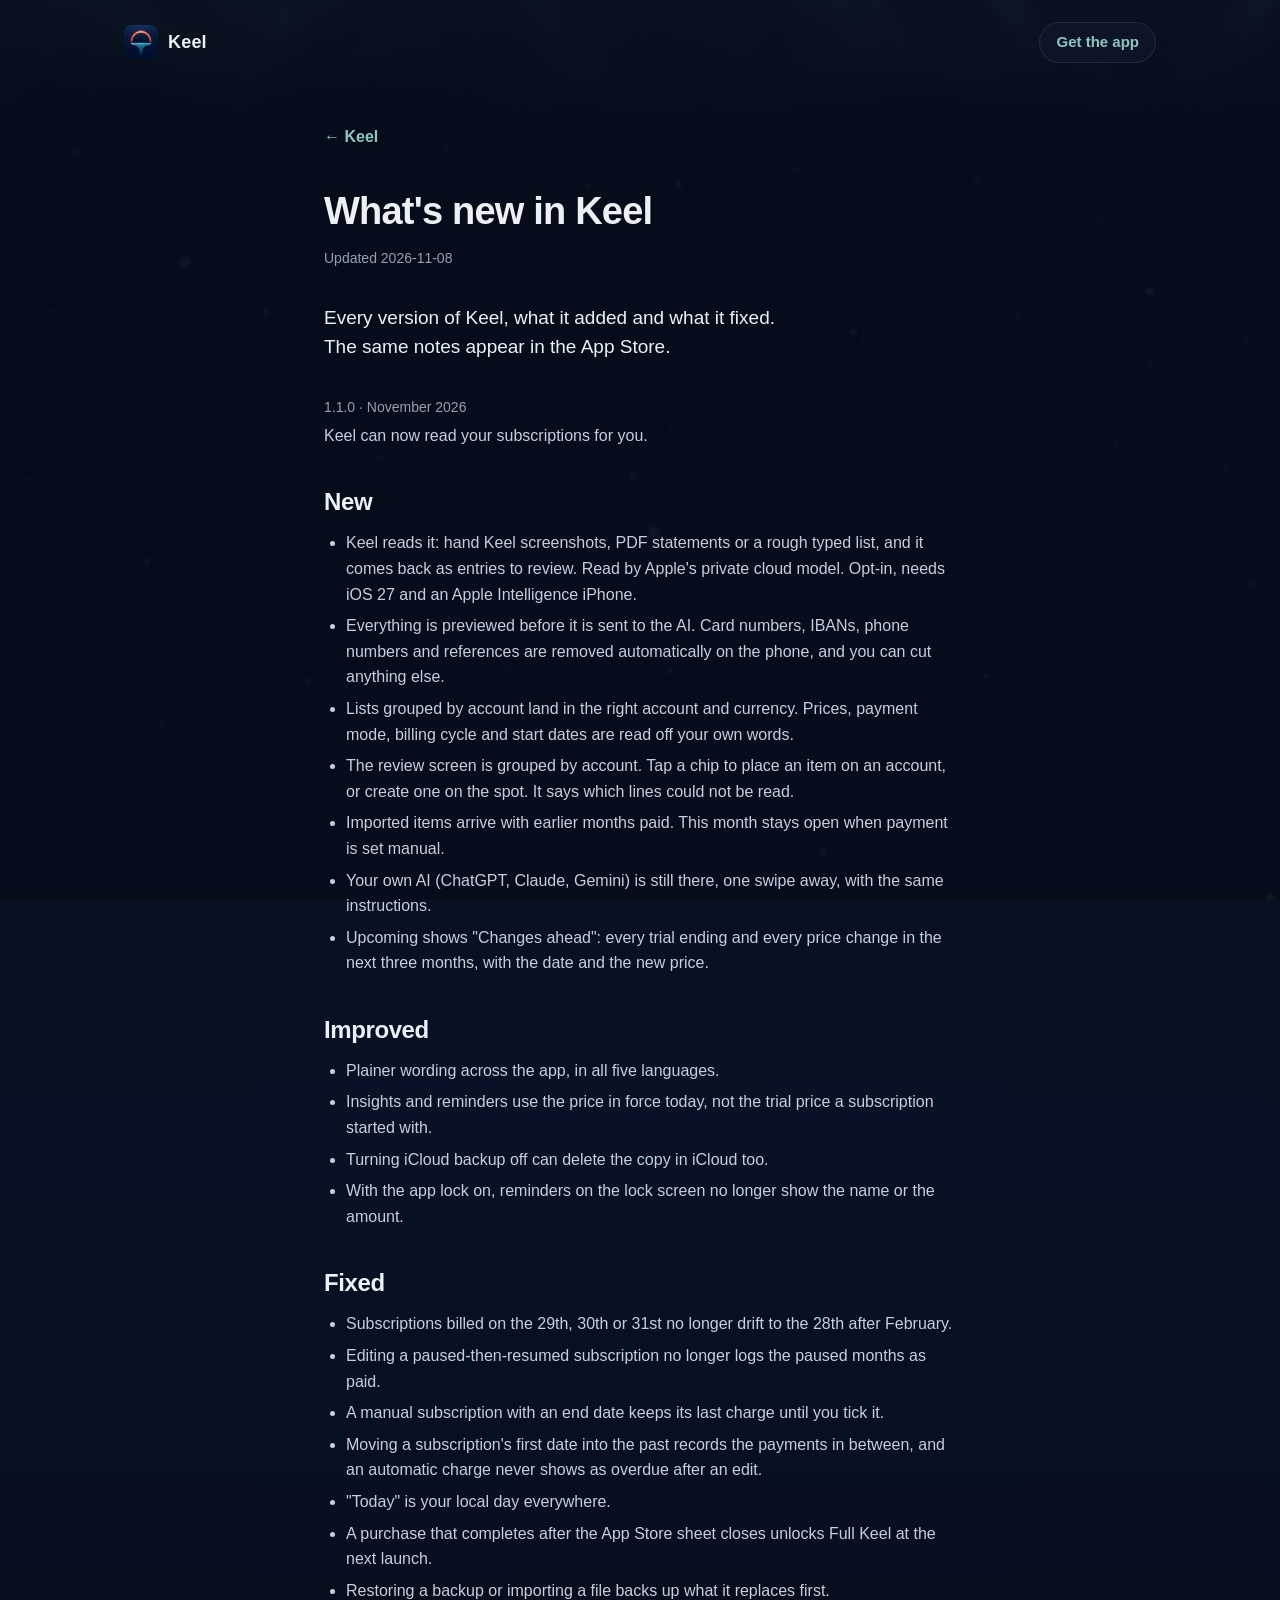
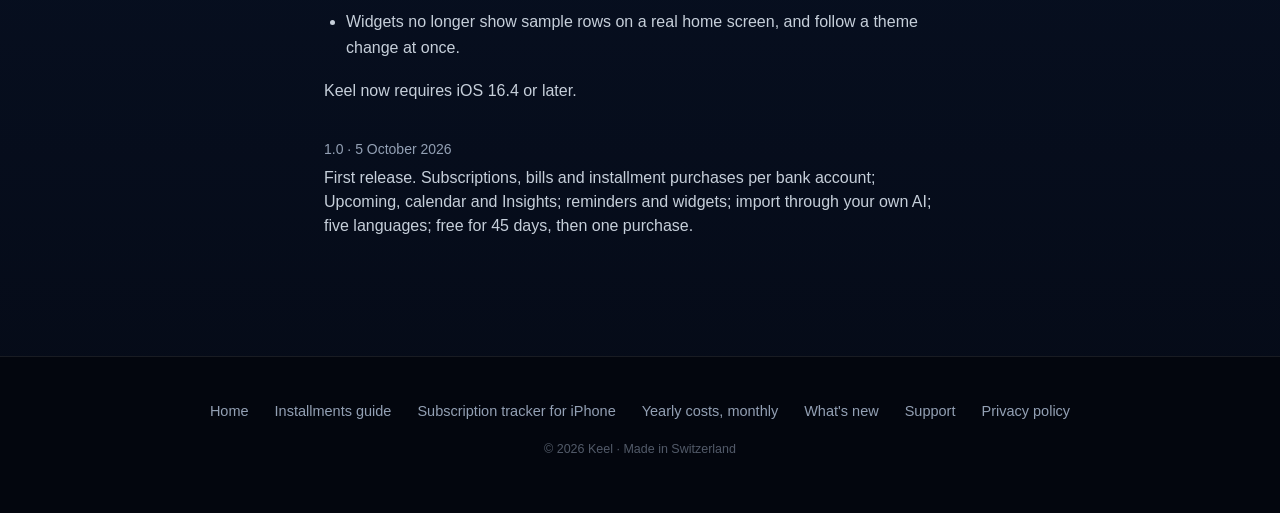
==== changelog/index.html @ 31e354fd "content: a Q&A section in five languages, three guide pages, what's new, support; the category phras" ====
<!doctype html>
<html lang="en">
<head>
  <meta charset="utf-8" />
  <meta name="viewport" content="width=device-width, initial-scale=1" />
  <title>What's new in Keel</title>
  <meta name="description" content="Every user-visible change in Keel, the subscription and installment tracker for iPhone, by version and date." />
  <link rel="canonical" href="https://keel-app.ch/changelog/" />
  <meta property="og:title" content="What's new in Keel" />
  <meta property="og:type" content="article" />
  <meta property="og:url" content="https://keel-app.ch/changelog/" />
  <meta property="og:site_name" content="Keel" />
  <meta property="og:locale" content="en_US" />
  <meta property="og:description" content="Every user-visible change in Keel, the subscription and installment tracker for iPhone, by version and date." />
  <meta property="og:image" content="https://keel-app.ch/assets/og.png" />
  <meta name="twitter:card" content="summary_large_image" />
  <link rel="icon" href="../assets/icon-96.png" sizes="96x96" />
  <link rel="apple-touch-icon" href="../assets/icon-180.png" />
  <meta name="apple-itunes-app" content="app-id=6792831014, app-argument=https://keel-app.ch/changelog/" />
  <link rel="stylesheet" href="../styles.css" />
</head>
<body>
  <div class="aura" aria-hidden="true"></div>
  <header class="top">
    <a class="brand" href="../">
      <img src="../assets/icon-96.png" alt="" width="34" height="34" />
      <span>Keel</span>
    </a>
    <div class="top-right">
      <a class="top-cta" href="https://apps.apple.com/app/id6792831014" target="_blank" rel="noopener">Get the app</a>
    </div>
  </header>
  <main class="legal guide">
    <a class="back" href="../">&larr; Keel</a>
    <h1>What's new in Keel</h1>
    <p class="legal-date">Updated 2026-11-08</p>
    <p class="lede">Every version of Keel, what it added and what it fixed. The same notes appear in the App Store.</p>
    <p class="version">1.1.0 · November 2026</p>
    <p>Keel can now read your subscriptions for you.</p>
    <h2>New</h2>
    <ul>
      <li>Keel reads it: hand Keel screenshots, PDF statements or a rough typed list, and it comes back as entries to review. Read by Apple's private cloud model. Opt-in, needs iOS 27 and an Apple Intelligence iPhone.</li>
      <li>Everything is previewed before it is sent to the AI. Card numbers, IBANs, phone numbers and references are removed automatically on the phone, and you can cut anything else.</li>
      <li>Lists grouped by account land in the right account and currency. Prices, payment mode, billing cycle and start dates are read off your own words.</li>
      <li>The review screen is grouped by account. Tap a chip to place an item on an account, or create one on the spot. It says which lines could not be read.</li>
      <li>Imported items arrive with earlier months paid. This month stays open when payment is set manual.</li>
      <li>Your own AI (ChatGPT, Claude, Gemini) is still there, one swipe away, with the same instructions.</li>
      <li>Upcoming shows "Changes ahead": every trial ending and every price change in the next three months, with the date and the new price.</li>
    </ul>
    <h2>Improved</h2>
    <ul>
      <li>Plainer wording across the app, in all five languages.</li>
      <li>Insights and reminders use the price in force today, not the trial price a subscription started with.</li>
      <li>Turning iCloud backup off can delete the copy in iCloud too.</li>
      <li>With the app lock on, reminders on the lock screen no longer show the name or the amount.</li>
    </ul>
    <h2>Fixed</h2>
    <ul>
      <li>Subscriptions billed on the 29th, 30th or 31st no longer drift to the 28th after February.</li>
      <li>Editing a paused-then-resumed subscription no longer logs the paused months as paid.</li>
      <li>A manual subscription with an end date keeps its last charge until you tick it.</li>
      <li>Moving a subscription's first date into the past records the payments in between, and an automatic charge never shows as overdue after an edit.</li>
      <li>"Today" is your local day everywhere.</li>
      <li>A purchase that completes after the App Store sheet closes unlocks Full Keel at the next launch.</li>
      <li>Restoring a backup or importing a file backs up what it replaces first.</li>
      <li>Widgets no longer show sample rows on a real home screen, and follow a theme change at once.</li>
    </ul>
    <p>Keel now requires iOS 16.4 or later.</p>
    <p class="version">1.0 · 5 October 2026</p>
    <p>First release. Subscriptions, bills and installment purchases per bank account; Upcoming, calendar and Insights; reminders and widgets; import through your own AI; five languages; free for 45 days, then one purchase.</p>

  </main>
  <footer class="footer">
    <nav class="footer-links">
      <a href="../">Home</a>
      <a href="../installment-tracker/">Installments guide</a>
      <a href="../subscription-tracker-iphone/">Subscription tracker for iPhone</a>
      <a href="../yearly-costs-monthly/">Yearly costs, monthly</a>
      <a href="../changelog/">What's new</a>
      <a href="../support.html">Support</a>
      <a href="../privacy.html">Privacy policy</a>
    </nav>
    <p class="footer-fine">&copy; <span id="year">2026</span> Keel &middot; Made in Switzerland</p>
  </footer>
  <script src="../script.js"></script>
  <script data-goatcounter="https://keel-app.goatcounter.com/count" async src="//gc.zgo.at/count.js"></script>
</body>
</html>
---- styles.css ----
/* Keel site. Night-at-sea, glass over an ambient aura: the app's own
   design language in CSS. No dependencies, no build step. */

:root {
  --navy: #0b1e3f;
  --navy-deep: #071429;
  --bg: #070d1d;
  --ink: #edf1f5;
  --muted: #93a0b4;
  --sea: #7fb8b0;
  --sea-bright: #8fc7bf;
  --coral: #e8735a;
  --glass: rgba(19, 27, 46, 0.55);
  --glass-strong: rgba(19, 27, 46, 0.85);
  --hairline: rgba(237, 241, 245, 0.09);
  --radius: 28px;
  --radius-sm: 16px;
  --wrap: 1080px;
}

* { margin: 0; padding: 0; box-sizing: border-box; }

html { scroll-behavior: smooth; }

body {
  position: relative; /* the aura sizes itself to the whole document */
  background: var(--bg);
  color: var(--ink);
  font-family: -apple-system, BlinkMacSystemFont, "SF Pro Text", "Segoe UI",
    Roboto, Helvetica, Arial, sans-serif;
  line-height: 1.5;
  overflow-x: hidden;
  -webkit-font-smoothing: antialiased;
}

img { display: block; }
a { color: inherit; text-decoration: none; }

.visually-hidden {
  position: absolute; width: 1px; height: 1px;
  overflow: hidden; clip: rect(0 0 0 0); white-space: nowrap;
}

/* ------------------------------- Aura -------------------------------- */
/* The ambient stage: light through water. The layer spans the whole
   document, glows scattered all the way down, so scrolling moves past
   them like features on the sea (no fixed layer, no parallax tricks).
   Each light wanders a long lopsided path, changes shape softly, and
   breathes on slow, unsynchronized periods. Scrolling stirs the water:
   script.js eases --sway from the scroll's velocity, and each glow takes
   it at its own factor (--f), some against the flow. The page-length
   gradient does the diving: lighter at the surface, darkest at the
   bottom, where the sea floor waits. */

.aura {
  position: absolute; inset: 0;
  z-index: -1;
  background:
    linear-gradient(180deg, #0c1830 0%, var(--bg) 16%, #081226 55%, #050a16 100%);
  overflow: hidden;
}

.glow {
  position: absolute;
  will-change: transform;
  transform: translate3d(
    calc(var(--sway, 0px) * var(--fx, 0)),
    calc(var(--sway, 0px) * var(--f, 1)),
    0
  );
}
.glow::before {
  content: "";
  position: absolute; inset: 0;
  border-radius: 50%;
  filter: blur(70px);
  opacity: 0.55;
  will-change: transform, opacity;
}

/* The surface: a wide sheet of light at the very top of the page. */
.glow-surface { --f: 0.4; left: -20vw; top: -150px; width: 140vw; height: 300px; }
.glow-surface::before {
  background: radial-gradient(ellipse at 50% 50%, rgba(127, 184, 176, 0.20), transparent 70%);
  filter: blur(55px);
  animation: sway-surface 21s ease-in-out infinite alternate, breathe-surface 8s ease-in-out infinite;
}

.g1 { --f: 1; width: 620px; height: 620px; left: 55%; top: 2%; }
.g1::before {
  background: radial-gradient(circle, rgba(127, 184, 176, 0.30), transparent 65%);
  animation: wander-a 38s ease-in-out infinite alternate, breathe-a 9s ease-in-out infinite;
}

.g2 { --f: -0.6; --fx: 0.5; width: 460px; height: 460px; left: 6%; top: 14%; }
.g2::before {
  background: radial-gradient(circle, rgba(127, 184, 176, 0.18), transparent 65%);
  animation: wander-b 46s ease-in-out infinite alternate, breathe-b 13s ease-in-out infinite;
}

.g3 { --f: 1.3; --fx: -0.4; width: 380px; height: 380px; right: -60px; top: 28%; }
.g3::before {
  background: radial-gradient(circle, rgba(232, 115, 90, 0.10), transparent 65%);
  animation: wander-c 52s ease-in-out infinite alternate, breathe-c 17s ease-in-out infinite;
}

.g4 { --f: -0.8; --fx: 0.7; width: 520px; height: 520px; left: 58%; top: 42%; }
.g4::before {
  background: radial-gradient(circle, rgba(127, 184, 176, 0.22), transparent 65%);
  animation: wander-b 41s ease-in-out infinite alternate-reverse, breathe-c 11s ease-in-out -4s infinite;
}

.g5 { --f: 1.1; --fx: -0.6; width: 440px; height: 440px; left: 5%; top: 57%; }
.g5::before {
  background: radial-gradient(circle, rgba(127, 184, 176, 0.16), transparent 65%);
  animation: wander-a 49s ease-in-out -20s infinite alternate, breathe-b 15s ease-in-out -7s infinite;
}

.g6 { --f: -0.5; --fx: 0.45; width: 360px; height: 360px; right: -70px; top: 70%; }
.g6::before {
  background: radial-gradient(circle, rgba(232, 115, 90, 0.08), transparent 65%);
  animation: wander-c 44s ease-in-out -15s infinite alternate-reverse, breathe-a 12s ease-in-out -3s infinite;
}

.g7 { --f: 0.9; width: 540px; height: 540px; left: 30%; top: 84%; }
.g7::before {
  background: radial-gradient(circle, rgba(127, 184, 176, 0.20), transparent 65%);
  animation: wander-b 36s ease-in-out -9s infinite alternate, breathe-c 10s ease-in-out -5s infinite;
}

/* The sea floor, at the actual bottom of the page. */
.glow-floor { --f: 0.3; left: 8vw; bottom: -280px; width: 84vw; height: 460px; }
.glow-floor::before {
  background: radial-gradient(ellipse at 50% 50%, rgba(84, 130, 158, 0.24), transparent 70%);
  animation: breathe-floor 15s ease-in-out infinite;
}

/* Long, slightly lopsided paths with a soft change of shape. */
@keyframes wander-a {
  0%   { transform: translate(0, 0) scale(1); border-radius: 50%; }
  40%  { transform: translate(-115px, 45px) scale(1.07); border-radius: 46% 54% 52% 48% / 56% 44% 54% 46%; }
  75%  { transform: translate(-175px, 85px) scale(0.97); border-radius: 55% 45% 47% 53% / 46% 54% 46% 54%; }
  100% { transform: translate(-85px, 120px) scale(1.1); border-radius: 50%; }
}
@keyframes wander-b {
  0%   { transform: translate(0, 0) scale(1); border-radius: 50%; }
  45%  { transform: translate(135px, -55px) scale(1.06); border-radius: 53% 47% 45% 55% / 48% 52% 48% 52%; }
  100% { transform: translate(65px, -100px) scale(1.09); border-radius: 47% 53% 55% 45% / 53% 47% 53% 47%; }
}
@keyframes wander-c {
  0%   { transform: translate(0, 0) scale(1); border-radius: 50%; }
  50%  { transform: translate(-105px, -45px) scale(1.1); border-radius: 45% 55% 50% 50% / 55% 45% 50% 50%; }
  100% { transform: translate(-155px, -85px) scale(1.02); border-radius: 50%; }
}
@keyframes sway-surface {
  0%   { transform: translateX(0) scaleY(1); }
  100% { transform: translateX(-70px) scaleY(1.12); }
}

/* Breathing: slow, small, out of phase. Water, not sirens. */
@keyframes breathe-a { 0%, 100% { opacity: 0.45; } 50% { opacity: 0.62; } }
@keyframes breathe-b { 0%, 100% { opacity: 0.55; } 55% { opacity: 0.4; } }
@keyframes breathe-c { 0%, 100% { opacity: 0.48; } 45% { opacity: 0.6; } }
@keyframes breathe-surface { 0%, 100% { opacity: 0.42; } 50% { opacity: 0.58; } }
@keyframes breathe-floor { 0%, 100% { opacity: 0.5; } 50% { opacity: 0.68; } }

/* Real caustics: when WebGL is available, script.js slips a fixed canvas
   under the glows and the shader paints the water and the dive: the same
   quiet shimmer at the surface and the floor, darkest in between. The
   glows share the work; the ones at the two ends retire (the shader owns
   that light now) while the mid-page ones keep the dark stretch alive.
   Without WebGL (or with reduced motion) everything carries on as before. */
.aura .caustics { position: fixed; inset: 0; width: 100%; height: 100%; }
.aura.gl .glow-surface,
.aura.gl .g1,
.aura.gl .g7,
.aura.gl .glow-floor { display: none; }

/* With real top-down light, the drawn side-view waves read as a clash:
   the shader's own darkening now marks the descent, so the waterline
   keeps its height (the rhythm between sections) but not its waves.
   In fallback mode they come back with the glows. */
.gl .waterline svg { display: none; }

/* ------------------------------- Header ------------------------------- */

.top {
  max-width: var(--wrap);
  margin: 0 auto;
  padding: 22px 24px;
  display: flex;
  align-items: center;
  justify-content: space-between;
}

.brand {
  display: flex; align-items: center; gap: 10px;
  font-weight: 700; font-size: 18px; letter-spacing: 0.2px;
}
.brand img { border-radius: 8px; }

.top-right { display: flex; align-items: center; gap: 14px; }

.langs { display: flex; gap: 1px; font-size: 12px; font-weight: 700; }
.langs a { color: var(--muted); padding: 6px 6px; border-radius: 8px; }
.langs a:hover { color: var(--ink); }
.langs a.active { color: var(--sea-bright); }

.top-cta {
  font-size: 15px; font-weight: 600;
  color: var(--sea-bright);
  border: 1px solid var(--hairline);
  background: var(--glass);
  padding: 8px 16px;
  border-radius: 999px;
  transition: border-color 0.2s ease, transform 0.2s ease;
}
.top-cta:hover { border-color: rgba(127, 184, 176, 0.45); transform: translateY(-1px); }

/* -------------------------------- Hero -------------------------------- */

.hero {
  max-width: var(--wrap);
  margin: 0 auto;
  padding: 64px 24px 96px;
  display: grid;
  grid-template-columns: 1.1fr 0.9fr;
  align-items: center;
  gap: 48px;
}

.eyebrow {
  font-size: 13px; font-weight: 700;
  text-transform: uppercase; letter-spacing: 1.6px;
  color: var(--sea);
  margin-bottom: 14px;
}

.hero h1 {
  font-size: clamp(42px, 6vw, 68px);
  line-height: 1.04;
  letter-spacing: -1.5px;
  font-weight: 800;
  background: linear-gradient(115deg, #ffffff 30%, #9fd4cc 85%);
  -webkit-background-clip: text;
  background-clip: text;
  color: transparent;
  text-wrap: balance;
}

/* Longer words in FR/DE/PL/IT: the headline is sized against its own
   column (cqi), tuned per language to its longest intended line, so it
   physically fits in two lines at any width. The vw clamp is the
   fallback for browsers without container-query units. */
.hero-copy { container-type: inline-size; }
:lang(fr) .hero h1, :lang(de) .hero h1, :lang(pl) .hero h1, :lang(it) .hero h1 {
  font-size: clamp(30px, 4.2vw, 50px);
  letter-spacing: -1px;
}
:lang(fr) .hero h1 { font-size: clamp(30px, 10cqi, 54px); }
:lang(de) .hero h1 { font-size: clamp(30px, 10.6cqi, 54px); }
:lang(it) .hero h1 { font-size: clamp(28px, 8.8cqi, 52px); }
:lang(pl) .hero h1 { font-size: clamp(26px, 7.6cqi, 48px); }

.lede {
  margin-top: 22px;
  font-size: 19px;
  color: var(--muted);
  max-width: 44ch;
}

.hero-actions {
  margin-top: 34px;
  display: flex; align-items: center; gap: 18px; flex-wrap: wrap;
}

.hero-note { font-size: 14px; color: var(--muted); }

/* App Store badge: the Apple mark is an inline SVG so it renders on every
   platform (the private-use glyph only exists in Apple's fonts). */
.store-badge {
  display: inline-flex; align-items: center; gap: 10px;
  background: #000;
  border: 1px solid rgba(255, 255, 255, 0.22);
  border-radius: 14px;
  padding: 10px 18px 10px 14px;
  transition: transform 0.2s ease, border-color 0.2s ease;
}
.store-badge:hover { transform: translateY(-2px); border-color: rgba(255, 255, 255, 0.4); }
.store-badge-mark { display: inline-flex; line-height: 1; }
.store-badge-mark svg { display: block; }
.store-badge-text { display: flex; flex-direction: column; line-height: 1.15; font-weight: 600; font-size: 17px; }
.store-badge-text small { font-size: 10.5px; font-weight: 500; color: #cfd6df; }

/* The device: CSS-drawn frame; the screen is a labelled placeholder. */
.hero-device { display: flex; justify-content: center; }

.device {
  width: min(300px, 72vw);
  aspect-ratio: 300 / 620;
  border-radius: 46px;
  background: #10182c;
  border: 1px solid rgba(237, 241, 245, 0.14);
  box-shadow:
    0 40px 90px rgba(2, 8, 20, 0.7),
    inset 0 0 0 10px #05080f;
  position: relative;
  transition: transform 0.25s ease;
  will-change: transform;
}

.device-notch {
  position: absolute; top: 18px; left: 50%;
  transform: translateX(-50%);
  width: 92px; height: 26px;
  background: #05080f;
  border-radius: 999px;
  z-index: 2;
}

/* Two classes strong on purpose: .ph later in the sheet sets position:
   relative, which used to win the cascade and collapse the screen to its
   fallback label. The descendant selector keeps this absolute. */
.device .device-screen {
  position: absolute; inset: 10px;
  border-radius: 38px;
  overflow: hidden;
}

/* ---------------------------- Placeholders ---------------------------- */

.ph {
  position: relative;
  background:
    linear-gradient(160deg, #12203c 0%, #0a1226 70%),
    repeating-linear-gradient(45deg, transparent 0 14px, rgba(237, 241, 245, 0.03) 14px 28px);
  border: 1.5px dashed rgba(147, 160, 180, 0.35);
  display: flex; align-items: center; justify-content: center;
  overflow: hidden;
}

/* A real image covers the placeholder; onerror removes it when missing. */
/* With a real image in place the dashed placeholder rim must go; if the
   image fails and removes itself, :has() turns false and the labelled
   placeholder look returns on its own. */
.ph:has(img) { border-color: transparent; }
.ph img {
  position: absolute; inset: 0;
  width: 100%; height: 100%;
  object-fit: cover;
  object-position: center top;
  z-index: 1;
}

.ph-label {
  font-size: 12px; font-weight: 600;
  text-transform: uppercase; letter-spacing: 1.2px;
  color: rgba(147, 160, 180, 0.75);
  text-align: center; line-height: 1.7;
}

/* ------------------------------ Waterline ----------------------------- */

.waterline {
  height: 90px;
  overflow: hidden;
  margin-top: -40px;
}

.waterline svg { width: 200%; height: 100%; display: block; }

.wave { animation: wave-slide 16s linear infinite; }
.wave-back { fill: rgba(127, 184, 176, 0.07); }
.wave-front { fill: rgba(127, 184, 176, 0.13); animation-duration: 11s; }

@keyframes wave-slide {
  from { transform: translateX(0); }
  to { transform: translateX(-25%); }
}

/* ----------------------------- Trust strip ---------------------------- */

.trust {
  background: rgba(5, 9, 18, 0.72);
  border-top: 1px solid var(--hairline);
  border-bottom: 1px solid var(--hairline);
  padding: 48px 24px 52px;
}

.trust-kicker { text-align: center; margin-bottom: 28px; }

/* The content stays at the page's measure even on ultrawide screens. */
.trust-inner {
  max-width: 900px;
  margin: 0 auto;
  display: grid;
  grid-template-columns: repeat(2, minmax(0, 1fr));
  gap: 22px 48px;
}

.vow {
  display: flex; align-items: flex-start; gap: 12px;
  font-size: 15px; color: var(--muted); line-height: 1.6;
}
.vow-icon { flex: none; width: 20px; height: 20px; margin-top: 2px; color: var(--sea); }
.vow-icon svg { width: 100%; height: 100%; display: block; }
.vow strong { color: var(--ink); }

/* ------------------------------ Name note ------------------------------ */
/* A dictionary entry: the name explained before the sea imagery starts. */

.name-note {
  max-width: 620px;
  margin: 0 auto;
  padding: 88px 24px 0;
  text-align: center;
  font-size: 17px;
  line-height: 1.65;
}

.name-word { font-weight: 800; color: var(--sea-bright); letter-spacing: 0.3px; }
.name-pron { color: var(--muted); font-style: italic; margin: 0 4px; }
.name-def { color: var(--muted); }

/* ------------------------------- Story --------------------------------- */

.story {
  max-width: var(--wrap);
  margin: 0 auto;
  padding: 72px 24px 0;
}

.story .eyebrow { text-align: center; margin-bottom: 30px; }

.story-cols {
  display: grid;
  grid-template-columns: repeat(2, minmax(0, 1fr));
  gap: 44px;
  max-width: 940px;
  margin: 0 auto;
}

.story-cols h3 { font-size: 23px; letter-spacing: -0.4px; margin-bottom: 10px; }
.story-cols p { font-size: 16px; color: var(--muted); line-height: 1.65; }

/* ------------------------------- Tour ---------------------------------- */
/* The interactive walkthrough: one glass shell, four tabbed panels. */

.tour { max-width: var(--wrap); margin: 0 auto; padding: 110px 24px 0; }
.tour-title { margin-bottom: 10px; }
.tour-disclaimer { color: var(--muted); font-size: 14px; margin-bottom: 26px; }

.tour-shell {
  background: var(--glass);
  border: 1px solid var(--hairline);
  border-radius: var(--radius);
  backdrop-filter: blur(14px);
  -webkit-backdrop-filter: blur(14px);
  padding: 22px;
  overflow: hidden;
}

.tour-tabs {
  display: flex; gap: 4px;
  background: rgba(7, 12, 24, 0.6);
  border: 1px solid var(--hairline);
  border-radius: 999px;
  padding: 4px;
  margin-bottom: 22px;
  overflow-x: auto;
}

.tour-tab {
  flex: 1;
  min-width: max-content;
  background: none; border: none;
  color: var(--muted);
  font: inherit; font-size: 14px; font-weight: 600;
  padding: 9px 16px;
  border-radius: 999px;
  cursor: pointer;
  transition: background 0.2s ease, color 0.2s ease;
}
.tour-tab.active { background: rgba(127, 184, 176, 0.18); color: var(--sea-bright); }
.tour-tab.locked { opacity: 0.35; cursor: not-allowed; }

/* The empty result column points at the button until the read happens. */
.tour-waiting {
  display: flex; align-items: center; gap: 10px;
  border: 1.5px dashed rgba(147, 160, 180, 0.35);
  border-radius: var(--radius-sm);
  padding: 26px 18px;
  color: var(--muted);
  font-size: 14.5px;
  line-height: 1.5;
}
.played .tour-waiting { display: none; }
.tw-arrow {
  font-size: 20px; color: var(--sea-bright); flex: none;
  animation: tw-nudge 1.6s ease-in-out infinite;
}
.tw-up { display: none; }
@keyframes tw-nudge {
  0%, 100% { transform: translateX(0); }
  50% { transform: translateX(-5px); }
}

/* When the button gets clicked-at through a locked tab, it waves back. */
.tour-read.nudge { animation: read-nudge 0.5s ease; }
@keyframes read-nudge {
  0%, 100% { transform: scale(1); }
  40% { transform: scale(1.07); }
}

.tour-panel { display: none; }
.tour-panel.active { display: block; animation: panel-in 0.35s ease; }

@keyframes panel-in {
  from { opacity: 0; transform: translateY(10px); }
  to { opacity: 1; transform: none; }
}

.tour-label {
  font-size: 13px; font-weight: 700;
  text-transform: uppercase; letter-spacing: 1.3px;
  color: var(--muted);
  margin-bottom: 14px;
}

.tour-foot { margin-top: 16px; font-size: 13.5px; color: var(--muted); }

/* The AI awareness note: documentation voice, one tap to expand. */
.ai-note {
  margin-top: 18px;
  border: 1px solid var(--hairline);
  border-radius: var(--radius-sm);
  background: rgba(7, 12, 24, 0.4);
  padding: 0 16px;
  font-size: 13.5px;
  color: var(--muted);
}
.ai-note summary {
  cursor: pointer;
  padding: 12px 0;
  font-weight: 600;
  color: var(--muted);
}
.ai-note summary:hover, .ai-note[open] summary { color: var(--sea-bright); }
.ai-note p { margin: 0 0 12px; line-height: 1.65; }
.tour-count { color: var(--sea-bright); text-transform: none; letter-spacing: 0; }

/* Step 1: import */
.tour-import { display: grid; grid-template-columns: 1fr 1.1fr; gap: 26px; }

.rough {
  font-family: ui-monospace, "SF Mono", Menlo, monospace;
  font-size: 12.5px; line-height: 1.7;
  color: #b7c1cf;
  background: rgba(7, 12, 24, 0.7);
  border: 1px solid var(--hairline);
  border-radius: var(--radius-sm);
  padding: 16px;
  max-height: 300px;
  overflow-y: auto;
}

.tour-read {
  margin-top: 14px;
  background: rgba(127, 184, 176, 0.18);
  color: var(--sea-bright);
  border: 1px solid rgba(127, 184, 176, 0.45);
  border-radius: 999px;
  font: inherit; font-size: 15px; font-weight: 700;
  padding: 11px 22px;
  cursor: pointer;
  transition: background 0.2s ease, transform 0.2s ease;
}
.tour-read:hover { background: rgba(127, 184, 176, 0.28); transform: translateY(-1px); }
.tour-read.done { opacity: 0.5; cursor: default; transform: none; }

/* Nothing shows before the read: the results EXIST only once read. */
.parsed { display: none; flex-direction: column; gap: 10px; }
.played .parsed { display: flex; }
.tour-import-out .tour-foot { display: none; }
.played .tour-foot { display: block; }

.parsed-card {
  background: rgba(7, 12, 24, 0.6);
  border: 1px solid var(--hairline);
  border-radius: var(--radius-sm);
  padding: 12px 14px;
  opacity: 0;
  transform: translateY(8px);
  animation: parsed-in 0.5s cubic-bezier(0.2, 0.7, 0.2, 1) forwards;
}

.parsed-card:nth-child(2) { animation-delay: 0.1s; }
.parsed-card:nth-child(3) { animation-delay: 0.2s; }
.parsed-card:nth-child(4) { animation-delay: 0.3s; }
.parsed-card:nth-child(5) { animation-delay: 0.4s; }
.parsed-card:nth-child(6) { animation-delay: 0.5s; }

@keyframes parsed-in { to { opacity: 1; transform: none; } }

/* The "this is a subset" card. */
.parsed-more {
  text-align: center;
  color: var(--muted);
  font-size: 13px;
  border-style: dashed;
  border-color: rgba(147, 160, 180, 0.3);
  background: none;
}

.field-chips { display: flex; flex-wrap: wrap; gap: 6px; margin-top: 8px; }
.field-chips span {
  font-size: 11.5px; font-weight: 600;
  color: var(--sea-bright);
  background: rgba(127, 184, 176, 0.12);
  border: 1px solid rgba(127, 184, 176, 0.3);
  padding: 3px 9px;
  border-radius: 999px;
}
.field-chips .chip-change {
  color: #f0b35c;
  background: rgba(240, 179, 92, 0.1);
  border-color: rgba(240, 179, 92, 0.35);
}

/* Step 2: upcoming (interactive replica) */
.t-hero {
  display: flex; flex-direction: column; gap: 2px;
  background: rgba(7, 12, 24, 0.6);
  border: 1px solid var(--hairline);
  border-radius: var(--radius-sm);
  padding: 16px 18px;
  margin-bottom: 12px;
  max-width: 640px;
}
.t-hero-label {
  font-size: 11.5px; font-weight: 700;
  text-transform: uppercase; letter-spacing: 1.2px;
  color: var(--muted);
}
.t-hero-amount { font-size: 30px; letter-spacing: -0.6px; }
.t-hero-sub { font-size: 13px; color: var(--muted); }

.acct-chips { display: flex; gap: 8px; flex-wrap: wrap; margin-bottom: 14px; }
.acct-chip {
  display: inline-flex; align-items: center; gap: 7px;
  background: rgba(7, 12, 24, 0.6);
  border: 1px solid var(--hairline);
  border-radius: 999px;
  color: var(--ink);
  font: inherit; font-size: 13.5px; font-weight: 600;
  padding: 7px 14px;
  cursor: pointer;
  transition: border-color 0.2s ease, background 0.2s ease;
}
.acct-chip i { width: 9px; height: 9px; border-radius: 50%; }
.acct-chip.active {
  background: rgba(127, 184, 176, 0.16);
  border-color: rgba(127, 184, 176, 0.45);
  color: var(--sea-bright);
}

.fold-bar {
  display: flex; align-items: center; justify-content: space-between; gap: 10px;
  background: none;
  border: none;
  border-top: 1px solid var(--hairline);
  border-bottom: 1px solid var(--hairline);
  color: var(--muted);
  font: inherit; font-size: 12.5px; font-weight: 700;
  text-transform: uppercase; letter-spacing: 1px;
  padding: 10px 4px;
  margin: 6px 0;
  cursor: pointer;
}
.fold-bar:hover { color: var(--ink); }
.fold-chevron { transition: transform 0.25s ease; }
.fold-bar.open .fold-chevron { transform: rotate(180deg); }
.fold-body { display: flex; flex-direction: column; gap: 8px; }
/* The hidden attribute must WIN over display:flex, or folds never close. */
.fold-body[hidden] { display: none; }

/* Extra air between the settled zone and what still needs attention, so a
   row marked paid visibly crosses a boundary when it moves up. */
.fold-bar[data-fold="paid"] { margin-bottom: 18px; }
.fold-body[data-fold-body="paid"] { margin-bottom: 22px; }
.fold-bar[data-fold="next"] { margin-top: 18px; }

.up-day-total { float: right; font-weight: 600; color: var(--muted); text-transform: none; letter-spacing: 0; }
.up-day { display: flex; justify-content: space-between; align-items: baseline; }
.up-overdue { color: #f2766b; }
.up-tag-over { color: #f2766b; border-color: rgba(242, 118, 107, 0.4); }
.up-row.overdue .mini-amount { color: #f2766b; font-weight: 600; }

.mark-btn {
  background: rgba(127, 184, 176, 0.16);
  border: 1px solid rgba(127, 184, 176, 0.4);
  border-radius: 999px;
  color: var(--sea-bright);
  font: inherit; font-size: 12px; font-weight: 700;
  padding: 5px 12px;
  cursor: pointer;
  flex: none;
  transition: background 0.2s ease;
}
.mark-btn:hover { background: rgba(127, 184, 176, 0.28); }
.undo-btn { color: var(--muted); background: none; border-color: var(--hairline); }

/* Automatic payments have nothing to press: the button slot says why. */
.auto-note { flex: none; font-size: 12px; font-style: italic; color: rgba(147, 160, 180, 0.8); }

.up-row.settled { opacity: 0.55; }
.up-row.settled .mini-name { text-decoration: none; }
.up-row.just-paid { border-color: rgba(127, 184, 176, 0.45); }

.up-more { font-size: 13px; color: var(--muted); padding: 4px 2px 8px; }

.upcoming { display: flex; flex-direction: column; gap: 8px; max-width: 640px; }

.up-day {
  font-size: 12px; font-weight: 700;
  text-transform: uppercase; letter-spacing: 1.2px;
  color: var(--muted);
  margin-top: 10px;
}
.up-day:first-child { margin-top: 0; }

.up-row {
  display: flex; align-items: center; gap: 10px;
  background: rgba(7, 12, 24, 0.6);
  border: 1px solid var(--hairline);
  border-radius: var(--radius-sm);
  padding: 11px 14px;
  font-size: 14.5px;
}

.up-tag {
  font-size: 11px; font-weight: 700;
  text-transform: uppercase; letter-spacing: 0.8px;
  color: var(--muted);
  border: 1px solid var(--hairline);
  padding: 2px 8px;
  border-radius: 999px;
}
.up-tag-last { color: #f0b35c; border-color: rgba(240, 179, 92, 0.4); }
.up-tag-anchor { color: var(--sea-bright); border-color: rgba(127, 184, 176, 0.4); }

/* Step 3: months */
.tour-chart { display: grid; grid-template-columns: 1.2fr 0.8fr; gap: 26px; align-items: start; }

.tbar-nav {
  display: flex; align-items: center; justify-content: space-between;
  margin-bottom: 10px;
}
.tbar-nav strong { font-size: 15px; letter-spacing: -0.2px; }
.tbar-nav button {
  background: rgba(7, 12, 24, 0.6);
  border: 1px solid var(--hairline);
  border-radius: 999px;
  color: var(--ink);
  font: inherit; font-size: 14px; font-weight: 700;
  width: 34px; height: 34px;
  cursor: pointer;
  transition: border-color 0.2s ease;
}
.tbar-nav button:hover { border-color: rgba(127, 184, 176, 0.45); }
.tbar-nav button:disabled { opacity: 0.3; cursor: default; }

.tbars {
  position: relative;
  display: flex; align-items: flex-end; gap: 8px;
  height: 240px;
  padding: 10px;
  background: rgba(7, 12, 24, 0.6);
  border: 1px solid var(--hairline);
  border-radius: var(--radius-sm);
}

/* The average, drawn as the app draws it: a dashed line over the bars. */
.tbar-mean {
  position: absolute; left: 10px; right: 10px;
  border-top: 2px dashed rgba(127, 184, 176, 0.75);
  pointer-events: none;
  z-index: 1;
}
.tbar-mean span {
  position: absolute; right: 0; top: -22px;
  font-size: 10.5px; font-weight: 700; color: var(--sea-bright);
  background: rgba(7, 12, 24, 0.9);
  border: 1px solid rgba(127, 184, 176, 0.35);
  padding: 2px 7px;
  border-radius: 999px;
}

.tbar.now span { color: var(--sea-bright); font-weight: 700; }

.tbar {
  flex: 1;
  display: flex; flex-direction: column; align-items: center; gap: 6px;
  height: 100%;
  justify-content: flex-end;
  background: none; border: none; cursor: pointer; padding: 0;
}
.tbar i {
  display: block; width: 100%;
  border-radius: 5px;
  background: var(--sea);
  opacity: 0.85;
  transition: opacity 0.2s ease, background 0.2s ease;
}
/* A fixed label strip: every bar's foot sits on the same line, so the
   two-line "now" label can't lift its bar and skew the reading. */
.tbar span {
  font-size: 10.5px; color: var(--muted);
  height: 24px; line-height: 12px; text-align: center;
}
.tbar span em { display: block; font-style: normal; }
.tbar.spike i { background: var(--coral); }
.tbars.has-sel .tbar:not(.sel) i { opacity: 0.3; }
.tbar.sel span { color: var(--ink); font-weight: 700; }

.tbar-detail {
  background: rgba(7, 12, 24, 0.6);
  border: 1px solid var(--hairline);
  border-radius: var(--radius-sm);
  padding: 16px;
  min-height: 240px;
}
.tbar-detail h4 { font-size: 16px; margin-bottom: 12px; }
.tbar-detail .mini-row { padding: 6px 0; }
.tbar-detail .note { font-size: 12.5px; color: #f0b35c; margin-top: 10px; }

/* Payment status marks in the month detail. */
.st { flex: none; width: 16px; text-align: center; font-size: 12px; }
.st-paid { color: #4bc98a; }
.st-due { color: var(--muted); }
.st-over { color: #f2766b; }

.tour-hint-note { margin-top: 10px; font-size: 12.5px; color: var(--muted); }
.tour-hint-note em { color: #f0b35c; font-style: normal; }

/* Step 4 additions: the ring itself is clickable. */
.donut { cursor: pointer; }
.donut-legend .pct { color: var(--sea-bright); font-weight: 700; margin-left: auto; padding-left: 12px; font-variant-numeric: tabular-nums; }
.donut-legend button { width: 100%; }

/* The 15 that became 10: quietly crossed out, not shouting. */
.price-was {
  font-size: 19px; font-weight: 500;
  color: rgba(147, 160, 180, 0.7);
  text-decoration: line-through;
  text-decoration-thickness: 1.5px;
  margin-bottom: -8px;
}

/* Step 4: donut */
.tour-donut { display: grid; grid-template-columns: auto auto 1fr; gap: 40px; align-items: center; }

/* What's inside the selected slice. */
.donut-detail {
  background: rgba(7, 12, 24, 0.6);
  border: 1px solid var(--hairline);
  border-radius: var(--radius-sm);
  padding: 16px;
  min-height: 200px;
}
.donut-detail h4 {
  display: flex; align-items: center; gap: 9px;
  font-size: 15.5px; margin-bottom: 10px;
}
.donut-detail .swatch { width: 11px; height: 11px; border-radius: 3px; flex: none; }
.donut-detail .mini-row { padding: 6px 0; }
.donut-detail .dd-sub { font-size: 12px; color: var(--muted); white-space: nowrap; }

.donut {
  width: 240px; height: 240px;
  border-radius: 50%;
  position: relative;
  flex: none;
  /* painted by script.js */
}
.donut::after {
  content: "";
  position: absolute; inset: 34px;
  border-radius: 50%;
  background: #0a1224;
}

.donut-center {
  position: absolute; inset: 0;
  display: flex; flex-direction: column; align-items: center; justify-content: center;
  z-index: 1; text-align: center;
}
.donut-center strong { font-size: 22px; letter-spacing: -0.4px; }
.donut-center span { font-size: 11.5px; color: var(--muted); max-width: 110px; }

.donut-legend { list-style: none; display: flex; flex-direction: column; gap: 8px; }

.donut-legend button {
  display: flex; align-items: center; gap: 10px;
  background: none; border: none; color: var(--ink);
  font: inherit; font-size: 14.5px;
  cursor: pointer; padding: 4px 6px;
  border-radius: 8px;
  transition: background 0.2s ease, opacity 0.2s ease;
}
.donut-legend button:hover { background: rgba(237, 241, 245, 0.05); }
.donut-legend .swatch { width: 11px; height: 11px; border-radius: 3px; flex: none; }
.donut-legend .amt { color: var(--muted); margin-left: 6px; font-variant-numeric: tabular-nums; }
.donut-legend.has-sel button:not(.sel) { opacity: 0.35; }

/* ------------------------------ Features ------------------------------ */

.features {
  max-width: var(--wrap);
  margin: 0 auto;
  padding: 110px 24px 40px;
}

.section-title {
  font-size: clamp(30px, 4.4vw, 46px);
  letter-spacing: -1px;
  line-height: 1.1;
  margin-bottom: 44px;
  text-wrap: balance;
}
:lang(fr) .section-title, :lang(de) .section-title, :lang(pl) .section-title, :lang(it) .section-title {
  font-size: clamp(27px, 3.9vw, 41px);
}

/* The App Store slideshow: a centered coverflow. The selected slide sits
   in the middle at full size; neighbors step away smaller and dimmer
   (script.js drives the transforms). */
.slideshow {
  position: relative;
  outline: none;
}

.slide-stage {
  --slide-w: min(300px, 64vw);
  position: relative;
  height: calc(var(--slide-w) * 2.165 + 24px); /* the slides are 640x1385 */
  overflow: hidden;
}

.slide {
  position: absolute;
  top: 12px;
  left: 50%;
  width: var(--slide-w);
  margin-left: calc(var(--slide-w) / -2);
  border-radius: 18px;
  overflow: hidden;
  background: var(--navy-deep);
  box-shadow: 0 18px 50px rgba(0, 0, 0, 0.45);
  cursor: pointer;
  transition: transform 0.45s cubic-bezier(0.22, 0.7, 0.25, 1), opacity 0.45s ease;
  will-change: transform, opacity;
}
.slide img { width: 100%; height: auto; }
.slide-current { cursor: default; }

.slide-nav {
  position: absolute;
  top: 50%;
  transform: translateY(-50%);
  z-index: 200;
  width: 46px;
  height: 46px;
  border-radius: 50%;
  border: 1px solid var(--hairline);
  background: var(--glass-strong);
  color: var(--ink);
  font-size: 26px;
  line-height: 1;
  cursor: pointer;
  backdrop-filter: blur(10px);
  -webkit-backdrop-filter: blur(10px);
  transition: opacity 0.25s ease, background 0.25s ease;
}
.slide-prev { left: 6px; }
.slide-next { right: 6px; }
.slide-nav:hover:not(:disabled) { background: rgba(127, 184, 176, 0.25); }
.slide-nav:disabled { opacity: 0.25; cursor: default; }

.mini-row { display: flex; align-items: center; gap: 10px; font-size: 14.5px; }
.mini-dot { width: 10px; height: 10px; border-radius: 50%; flex: none; }
.mini-name { font-weight: 600; }
.mini-amount { margin-left: auto; color: var(--muted); font-variant-numeric: tabular-nums; }
.mini-sub { font-size: 12.5px; color: var(--muted); }

/* ------------------------------- Promise ------------------------------ */

.promise {
  max-width: 760px;
  margin: 0 auto;
  padding: 120px 24px 90px;
  text-align: center;
}

.promise h2 {
  font-size: clamp(32px, 5vw, 52px);
  letter-spacing: -1.2px;
  line-height: 1.08;
  margin-bottom: 22px;
  text-wrap: balance;
}
:lang(fr) .promise h2, :lang(de) .promise h2, :lang(pl) .promise h2, :lang(it) .promise h2 {
  font-size: clamp(28px, 4.4vw, 46px);
}

.promise-lead {
  color: var(--sea-bright);
  font-size: 17.5px; font-weight: 600;
  margin: -6px 0 16px;
}
.promise-copy { color: var(--muted); font-size: 17px; }
.promise-copy strong { color: var(--ink); font-weight: 700; }

.chips {
  list-style: none;
  display: flex; justify-content: center; flex-wrap: wrap;
  gap: 10px;
  margin: 28px 0 36px;
}
.chips li {
  font-size: 14px; font-weight: 600;
  color: var(--sea-bright);
  border: 1px solid rgba(127, 184, 176, 0.35);
  background: rgba(127, 184, 176, 0.1);
  padding: 8px 14px;
  border-radius: 999px;
}

/* The Full Keel card, sheen included. */
.price-card {
  position: relative;
  overflow: hidden;
  margin: 0 auto;
  max-width: 420px;
  background: var(--glass);
  border: 1px solid rgba(127, 184, 176, 0.4);
  border-radius: var(--radius);
  padding: 36px 28px;
  display: flex; flex-direction: column; align-items: center; gap: 10px;
}

.price-amount { font-size: 52px; font-weight: 800; letter-spacing: -1.5px; }
.price-tag {
  font-size: 12.5px; font-weight: 700;
  text-transform: uppercase; letter-spacing: 1.4px;
  color: var(--sea);
  margin-bottom: 14px;
}

.price-sheen {
  position: absolute;
  top: -60px; bottom: -60px;
  width: 120px;
  transform: rotate(16deg) translateX(-260px);
  background: linear-gradient(90deg, transparent, rgba(127, 184, 176, 0.16), transparent);
  animation: sheen 4.6s ease-in-out infinite;
  pointer-events: none;
}

@keyframes sheen {
  0%, 12% { transform: rotate(16deg) translateX(-260px); opacity: 0; }
  22% { opacity: 1; }
  68% { opacity: 1; }
  78%, 100% { transform: rotate(16deg) translateX(520px); opacity: 0; }
}

/* -------------------------------- Maker -------------------------------- */

.maker {
  max-width: 620px;
  margin: 0 auto;
  padding: 60px 24px 90px;
  text-align: center;
}

.maker-avatar {
  width: 84px; height: 84px;
  border-radius: 50%;
  margin: 0 auto 22px;
  overflow: hidden;
}

.maker h2 { font-size: 30px; letter-spacing: -0.6px; margin-bottom: 14px; }
.maker-copy { color: var(--muted); font-size: 16.5px; }
.maker-copy + .maker-copy { margin-top: 14px; }

/* ---------------------------- Email capture --------------------------- */

.updates { max-width: var(--wrap); margin: 0 auto; padding: 0 24px 110px; }

.updates-card {
  position: relative;
  overflow: hidden;
  background: linear-gradient(140deg, #0a1730, #060c1a);
  border: 1px solid var(--hairline);
  border-radius: var(--radius);
  padding: 64px 32px;
  text-align: center;
}

.updates-glow {
  position: absolute;
  right: -140px; top: -140px;
  width: 420px; height: 420px;
  border-radius: 50%;
  background: radial-gradient(circle, rgba(232, 115, 90, 0.22), transparent 65%);
  filter: blur(50px);
  pointer-events: none;
}

.updates-card h2 { font-size: 32px; letter-spacing: -0.7px; margin-bottom: 10px; }
.updates-card > p { color: var(--muted); margin-bottom: 26px; }

.updates-linkedin {
  display: inline-block;
  background: rgba(127, 184, 176, 0.18);
  color: var(--sea-bright);
  border: 1px solid rgba(127, 184, 176, 0.45);
  border-radius: 999px;
  font-size: 16px; font-weight: 700;
  padding: 13px 28px;
  transition: background 0.2s ease, transform 0.2s ease;
}
.updates-linkedin:hover { background: rgba(127, 184, 176, 0.28); transform: translateY(-1px); }

.updates-note { margin-top: 16px; font-size: 13px; color: var(--muted); }

/* ------------------------------- Closing ------------------------------- */

.closing {
  text-align: center;
  padding: 40px 24px 130px;
  display: flex; flex-direction: column; align-items: center; gap: 30px;
}

.closing h2 {
  font-size: clamp(34px, 5vw, 54px);
  letter-spacing: -1.2px;
  line-height: 1.08;
  background: linear-gradient(115deg, #ffffff 30%, #9fd4cc 85%);
  -webkit-background-clip: text;
  background-clip: text;
  color: transparent;
  text-wrap: balance;
  max-width: 22ch;
}
:lang(fr) .closing h2, :lang(de) .closing h2, :lang(pl) .closing h2, :lang(it) .closing h2 {
  font-size: clamp(30px, 4.2vw, 46px);
}

/* -------------------------------- Footer ------------------------------- */

.footer {
  border-top: 1px solid var(--hairline);
  background: rgba(4, 7, 14, 0.85);
  padding: 44px 24px 54px;
  display: flex; flex-direction: column; align-items: center; gap: 18px;
  text-align: center;
}

.footer-brand { display: flex; align-items: center; gap: 10px; font-weight: 700; }
.footer-brand img { border-radius: 7px; }

.footer-links { display: flex; flex-wrap: wrap; justify-content: center; gap: 12px 26px; font-size: 14.5px; color: var(--muted); }
.footer-links a:hover { color: var(--ink); }

.footer-note { max-width: 560px; font-size: 12.5px; color: rgba(147, 160, 180, 0.7); line-height: 1.6; }
.footer-fine { font-size: 12.5px; color: rgba(147, 160, 180, 0.55); }

/* ----------------------------- Scroll reveal --------------------------- */

[data-reveal] {
  opacity: 0;
  transform: translateY(26px);
  transition: opacity 0.7s ease, transform 0.7s cubic-bezier(0.2, 0.7, 0.2, 1);
}
[data-reveal][data-reveal-delay="1"] { transition-delay: 0.12s; }
[data-reveal][data-reveal-delay="2"] { transition-delay: 0.24s; }
[data-reveal].revealed { opacity: 1; transform: none; }

/* ------------------------------ Legal pages ---------------------------- */

.legal {
  max-width: 680px;
  margin: 0 auto;
  padding: 40px 24px 100px;
}
.legal h1 { font-size: 38px; letter-spacing: -0.8px; margin-bottom: 8px; }
.legal .legal-date { color: var(--muted); font-size: 14px; margin-bottom: 34px; }
.legal p { color: #c6cfda; font-size: 16px; margin-bottom: 18px; }
.legal .back { display: inline-block; margin-bottom: 34px; color: var(--sea-bright); font-weight: 600; }

/* ------------------------------ Responsive ----------------------------- */

@media (max-width: 880px) {
  .hero { grid-template-columns: 1fr; padding-top: 32px; text-align: center; }
  .hero-copy { display: flex; flex-direction: column; align-items: center; }
  /* When the badge and the note wrap onto two lines, keep both centered. */
  .hero-actions { justify-content: center; }
  .hero-note { text-align: center; }
  .trust-inner { grid-template-columns: 1fr; gap: 20px; }
  /* On the phone the two stories swipe side to side instead of stacking
     into one long read; the next card peeks in from the edge to say so. */
  .story-cols {
    grid-template-columns: none;
    grid-auto-flow: column;
    grid-auto-columns: 82%;
    gap: 14px;
    max-width: none;
    margin: 0 -24px;
    padding: 4px 24px 16px;
    overflow-x: auto;
    scroll-snap-type: x mandatory;
    -webkit-overflow-scrolling: touch;
    scrollbar-width: none;
  }
  .story-cols::-webkit-scrollbar { display: none; }
  .story-cols article {
    scroll-snap-align: center;
    background: var(--glass);
    border: 1px solid var(--hairline);
    border-radius: var(--radius-sm);
    padding: 22px 20px;
  }
  /* Touch: the arrows do the stepping (no swipe gesture, so pinch-zoom
     never fights the carousel); they only shrink a little. */
  .slide-nav { width: 38px; height: 38px; font-size: 22px; }
  .story-cols [data-reveal] { opacity: 1; transform: none; transition: none; }
  .tour-import, .tour-chart { grid-template-columns: 1fr; }
  .tour-donut { grid-template-columns: 1fr; justify-items: center; }
  .donut-detail { width: 100%; min-height: 0; }
  /* Stacked layout: the button sits above, so the hint points up. */
  .tw-left { display: none; }
  .tw-up { display: inline; animation-name: tw-nudge-up; }
  @keyframes tw-nudge-up {
    0%, 100% { transform: translateY(0); }
    50% { transform: translateY(-5px); }
  }
}

/* Phones: the demo restructures instead of shrinking. */
@media (max-width: 640px) {
  /* The tour gets the full width it can; the shell keeps its own padding. */
  .tour { padding-left: 14px; padding-right: 14px; }
  .tour-shell { padding: 16px 14px; border-radius: 22px; }

  /* Four tabs become a 2 x 2 grid instead of an overflow scroller. */
  .tour-tabs {
    display: grid; grid-template-columns: 1fr 1fr;
    border-radius: 18px;
  }
  .tour-tab { min-width: 0; padding: 10px 6px; font-size: 13.5px; }

  /* Upcoming rows: two lines instead of one long one. Name and amount on
     top, tag and button below; the dot spans both. */
  .up-row {
    display: grid;
    grid-template-columns: auto minmax(0, 1fr) auto;
    grid-template-areas:
      "dot name amount"
      "dot tag  btn";
    column-gap: 10px; row-gap: 8px;
    align-items: center;
    padding: 10px 12px;
    font-size: 14px;
  }
  .up-row .mini-dot { grid-area: dot; }
  .up-row .mini-name {
    grid-area: name;
    white-space: nowrap; overflow: hidden; text-overflow: ellipsis;
  }
  .up-row .mini-amount { grid-area: amount; margin-left: 0; justify-self: end; }
  .up-row .up-tag { grid-area: tag; justify-self: start; }
  .up-row .mark-btn { grid-area: btn; justify-self: end; padding: 7px 14px; }
  .up-row .auto-note { grid-area: btn; justify-self: end; }
  .t-hero-amount { font-size: 26px; }

  /* Twelve bars on a phone: tighter gaps, smaller labels, same geometry
     (script.js positions bars and the average line in fixed pixels). */
  .tbars { gap: 4px; padding: 10px 8px; }
  .tbar-mean { left: 8px; right: 8px; }
  .tbar span { font-size: 9px; letter-spacing: -0.2px; }
  .tbar-detail { min-height: 0; }

  /* The donut detail rows may need two lines too. */
  .donut-detail .mini-row { flex-wrap: wrap; }
  .donut-detail .dd-sub { white-space: normal; }

  /* Header: brand, languages and CTA share one narrow row. */
  .top { padding: 16px 14px; }
  .top-right { gap: 8px; }
  .langs a { padding: 6px 4px; font-size: 11.5px; }
  .top-cta { padding: 7px 12px; font-size: 14px; }

  /* General air on small screens. */
  .updates-card { padding: 48px 22px; }
  .promise { padding-top: 90px; }
}

/* --------------------------- Reduced motion ---------------------------- */

@media (prefers-reduced-motion: reduce) {
  .glow, .glow::before, .wave, .price-sheen { animation: none !important; }
  [data-reveal] { opacity: 1; transform: none; transition: none; }
  .chart-vignette .bars i { transform: scaleY(1); transition: none; }
  html { scroll-behavior: auto; }
}

/* -------------------------------- FAQ ----------------------------------- */
.faq { max-width: 760px; margin: 0 auto; padding: 70px 24px 40px; }
.faq-list { display: grid; gap: 26px; margin-top: 30px; }
.faq-item h3 { font-size: 18px; letter-spacing: -0.2px; margin-bottom: 6px; }
.faq-item p { color: #c6cfda; font-size: 16px; line-height: 1.6; }
.faq-item a { color: var(--sea-bright); font-weight: 600; }

/* ------------------------------- Guides --------------------------------- */
.guide .lede { color: var(--ink); font-size: 19px; line-height: 1.55; margin-bottom: 26px; }
.guide h2 { font-size: 24px; letter-spacing: -0.4px; margin: 36px 0 10px; }
.guide ul { color: #c6cfda; font-size: 16px; line-height: 1.6; margin: 0 0 18px 22px; }
.guide li { margin-bottom: 6px; }
.guide table { width: 100%; border-collapse: collapse; margin: 8px 0 26px; font-size: 15px; color: #c6cfda; }
.guide th, .guide td { text-align: left; padding: 10px 8px; border-bottom: 1px solid rgba(255, 255, 255, 0.09); vertical-align: top; }
.guide th { color: var(--ink); font-weight: 600; }
.guide figure { margin: 10px 0 28px; }
.guide figure img { width: 100%; max-width: 300px; height: auto; border-radius: 22px; display: block; }
.guide figcaption { color: var(--muted); font-size: 13.5px; margin-top: 8px; }
.guide .store-badge { margin: 8px 0 30px; }
.guide a { color: var(--sea-bright); font-weight: 600; }
.guide .version { color: var(--muted); font-size: 14px; margin: 36px 0 6px; }
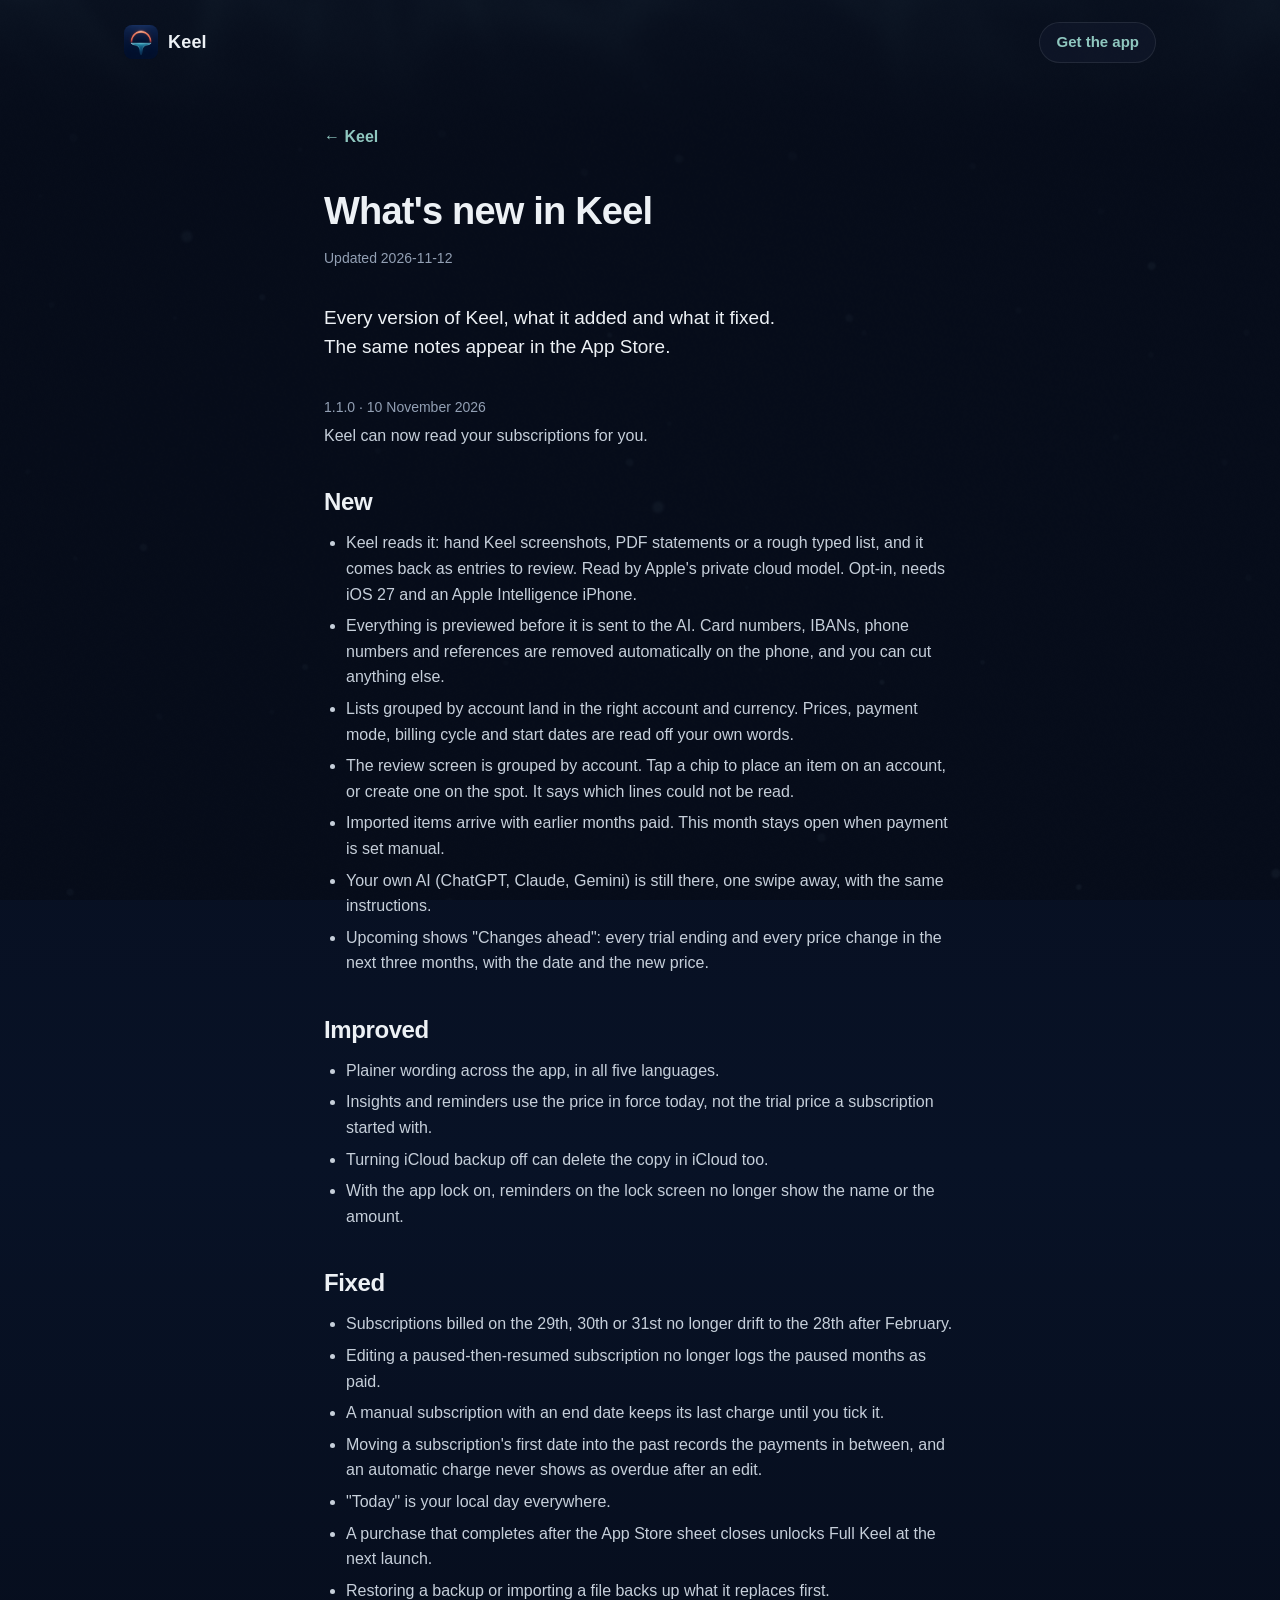
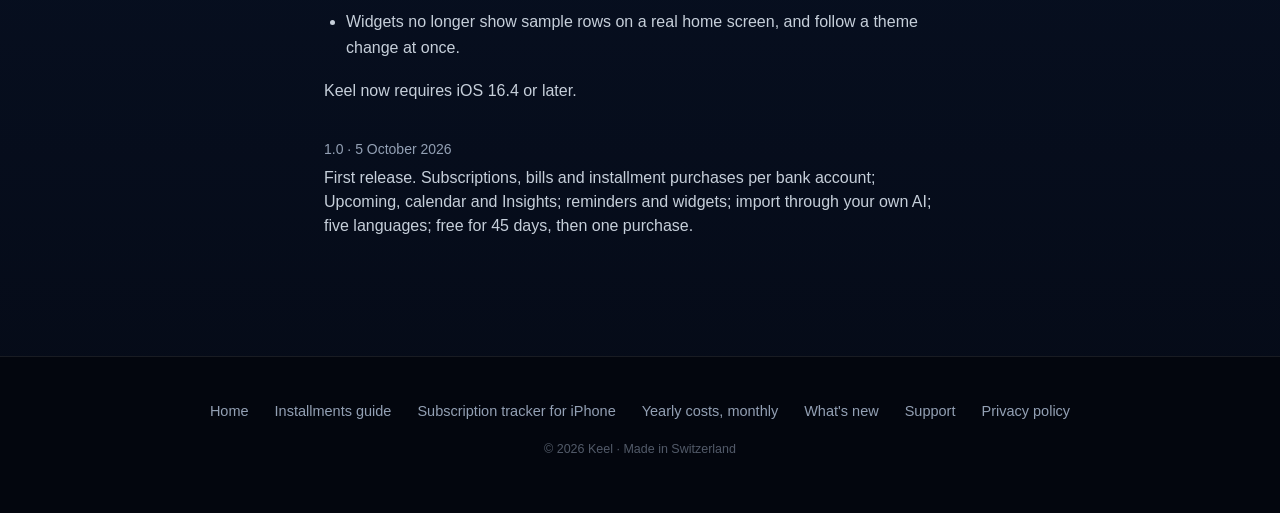
==== commit 6f58e398: "content: 1.1.0 released on 10 November" ====
--- a/changelog/index.html
+++ b/changelog/index.html
@@ -33,9 +33,9 @@
   <main class="legal guide">
     <a class="back" href="../">&larr; Keel</a>
     <h1>What's new in Keel</h1>
-    <p class="legal-date">Updated 2026-11-08</p>
+    <p class="legal-date">Updated 2026-11-12</p>
     <p class="lede">Every version of Keel, what it added and what it fixed. The same notes appear in the App Store.</p>
-    <p class="version">1.1.0 · November 2026</p>
+    <p class="version">1.1.0 · 10 November 2026</p>
     <p>Keel can now read your subscriptions for you.</p>
     <h2>New</h2>
     <ul>
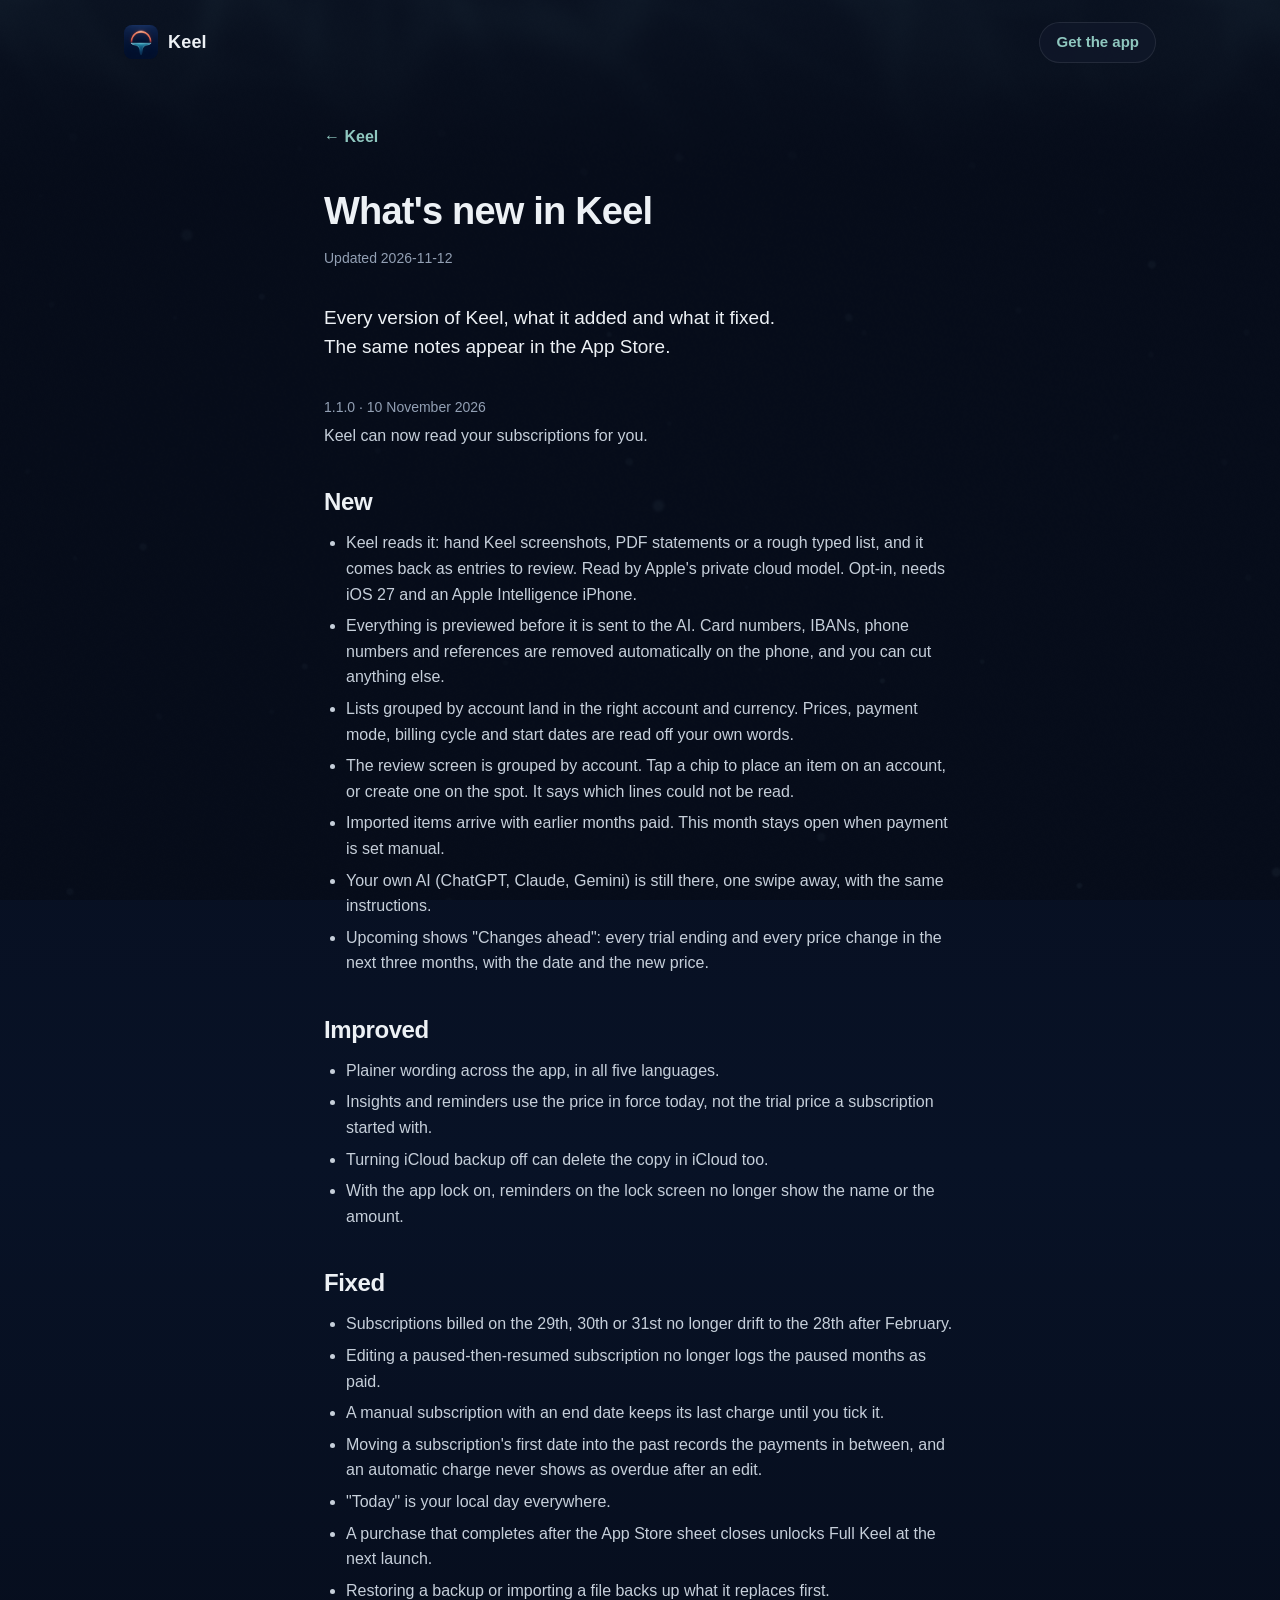
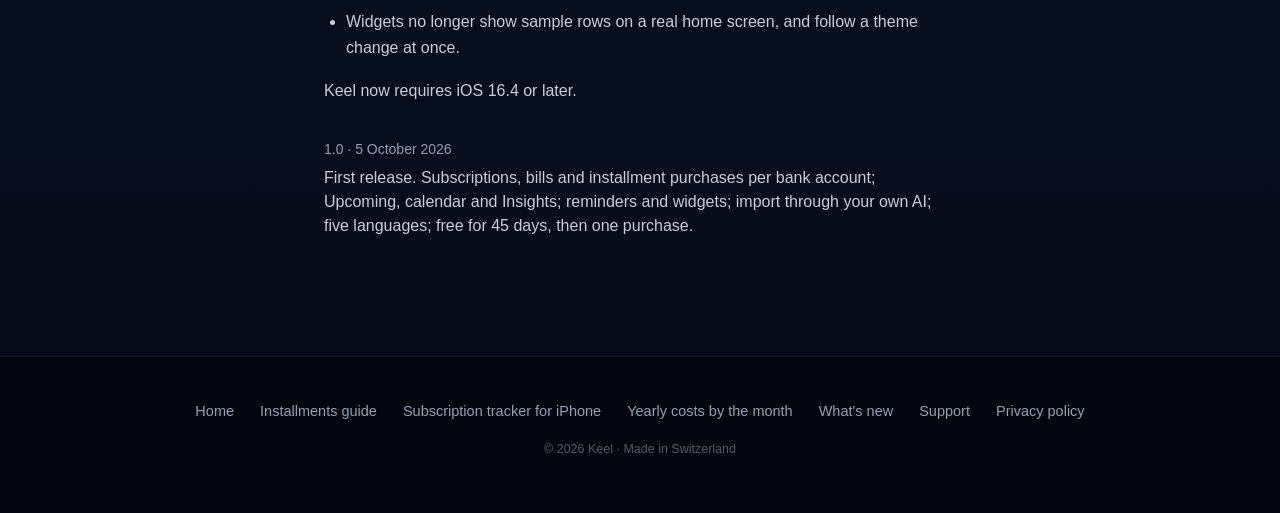
==== commit 3980a813: "content: plain headings for the questions and the yearly-costs guide" ====
--- a/changelog/index.html
+++ b/changelog/index.html
@@ -75,7 +75,7 @@
       <a href="../">Home</a>
       <a href="../installment-tracker/">Installments guide</a>
       <a href="../subscription-tracker-iphone/">Subscription tracker for iPhone</a>
-      <a href="../yearly-costs-monthly/">Yearly costs, monthly</a>
+      <a href="../yearly-costs-monthly/">Yearly costs by the month</a>
       <a href="../changelog/">What's new</a>
       <a href="../support.html">Support</a>
       <a href="../privacy.html">Privacy policy</a>
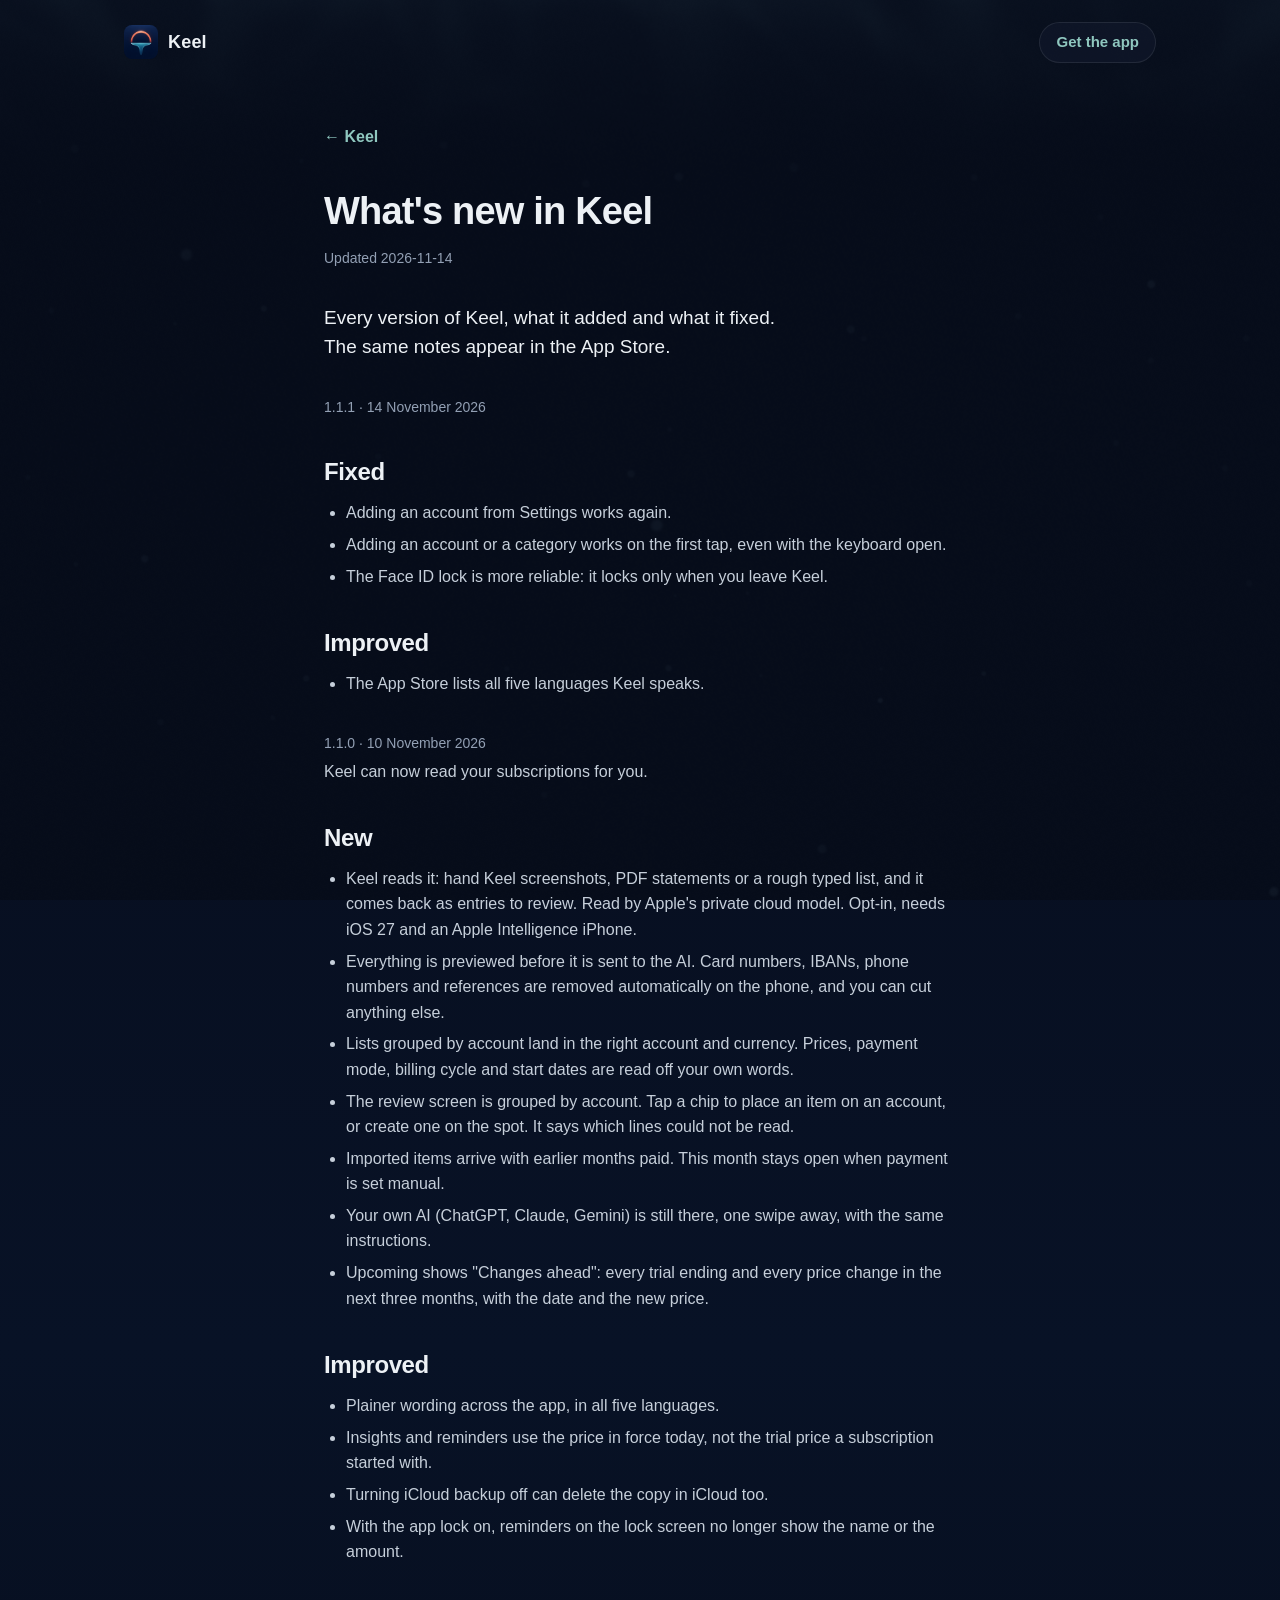
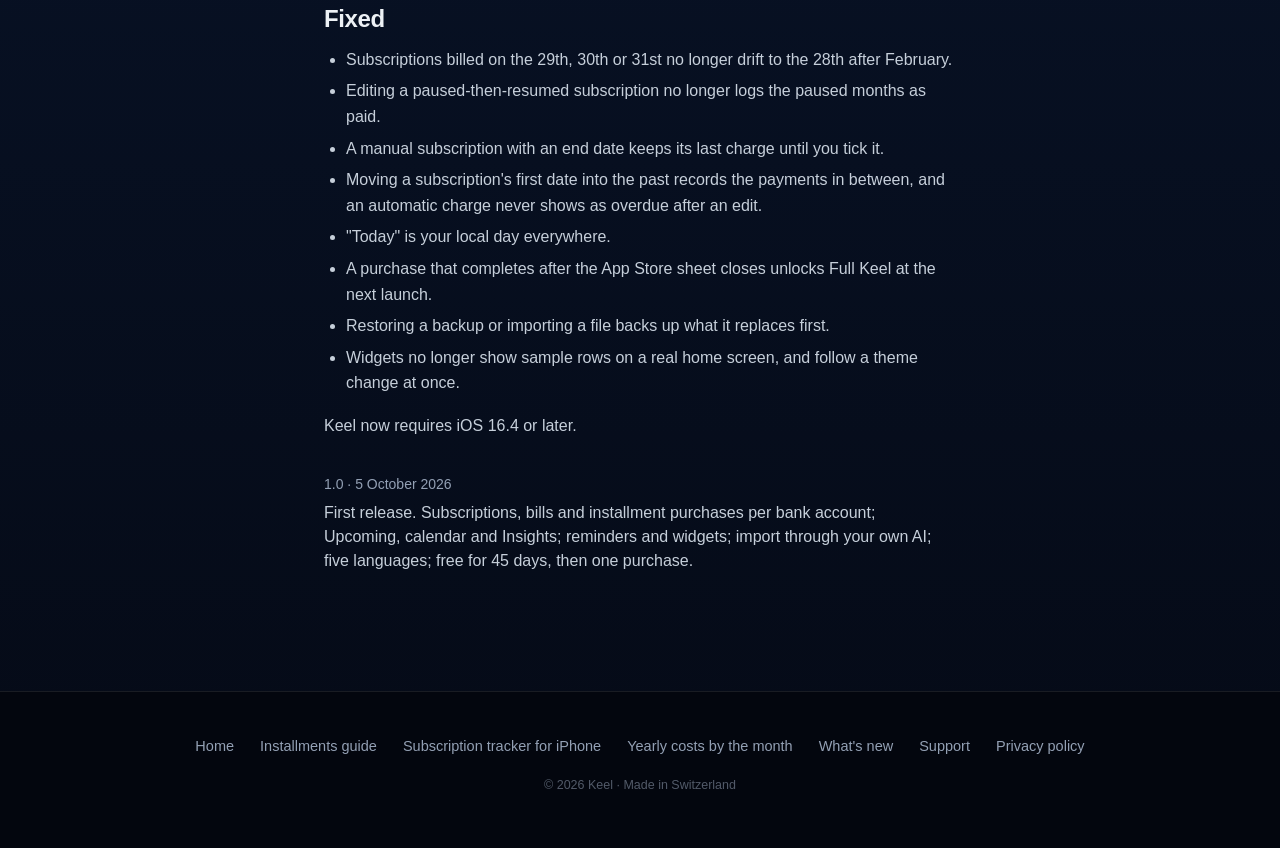
==== commit 67cbfbd9: "content: changelog lists 1.1.1" ====
--- a/changelog/index.html
+++ b/changelog/index.html
@@ -33,8 +33,20 @@
   <main class="legal guide">
     <a class="back" href="../">&larr; Keel</a>
     <h1>What's new in Keel</h1>
-    <p class="legal-date">Updated 2026-11-12</p>
+    <p class="legal-date">Updated 2026-11-14</p>
     <p class="lede">Every version of Keel, what it added and what it fixed. The same notes appear in the App Store.</p>
+    <p class="version">1.1.1 · 14 November 2026</p>
+    <h2>Fixed</h2>
+    <ul>
+      <li>Adding an account from Settings works again.</li>
+      <li>Adding an account or a category works on the first tap, even with the keyboard open.</li>
+      <li>The Face ID lock is more reliable: it locks only when you leave Keel.</li>
+    </ul>
+    <h2>Improved</h2>
+    <ul>
+      <li>The App Store lists all five languages Keel speaks.</li>
+    </ul>
+
     <p class="version">1.1.0 · 10 November 2026</p>
     <p>Keel can now read your subscriptions for you.</p>
     <h2>New</h2>
